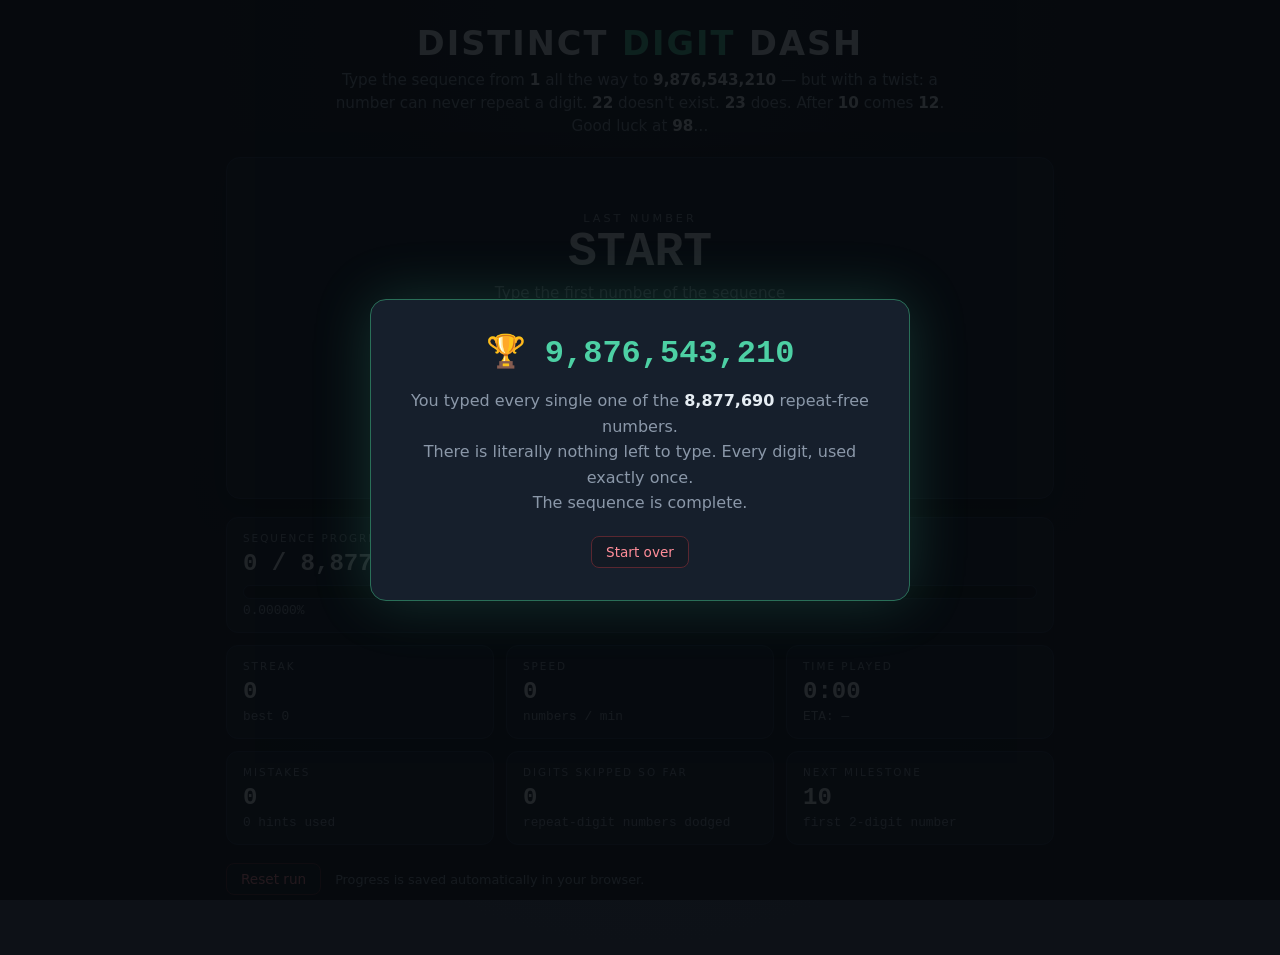
==== index.html @ fa3fbf96 "Rewrite as Distinct Digit Dash typing game Replace the w-Y LNGI viewer with a typing game over the s" ====
<!DOCTYPE html>
<html>
<head>
    <meta charset="UTF-8">
    <meta http-equiv="refresh" content="0; url=main.html">
    <title>Distinct Digit Dash</title>
</head>
<body>
    <a href="main.html">Play Distinct Digit Dash</a>
</body>
</html>
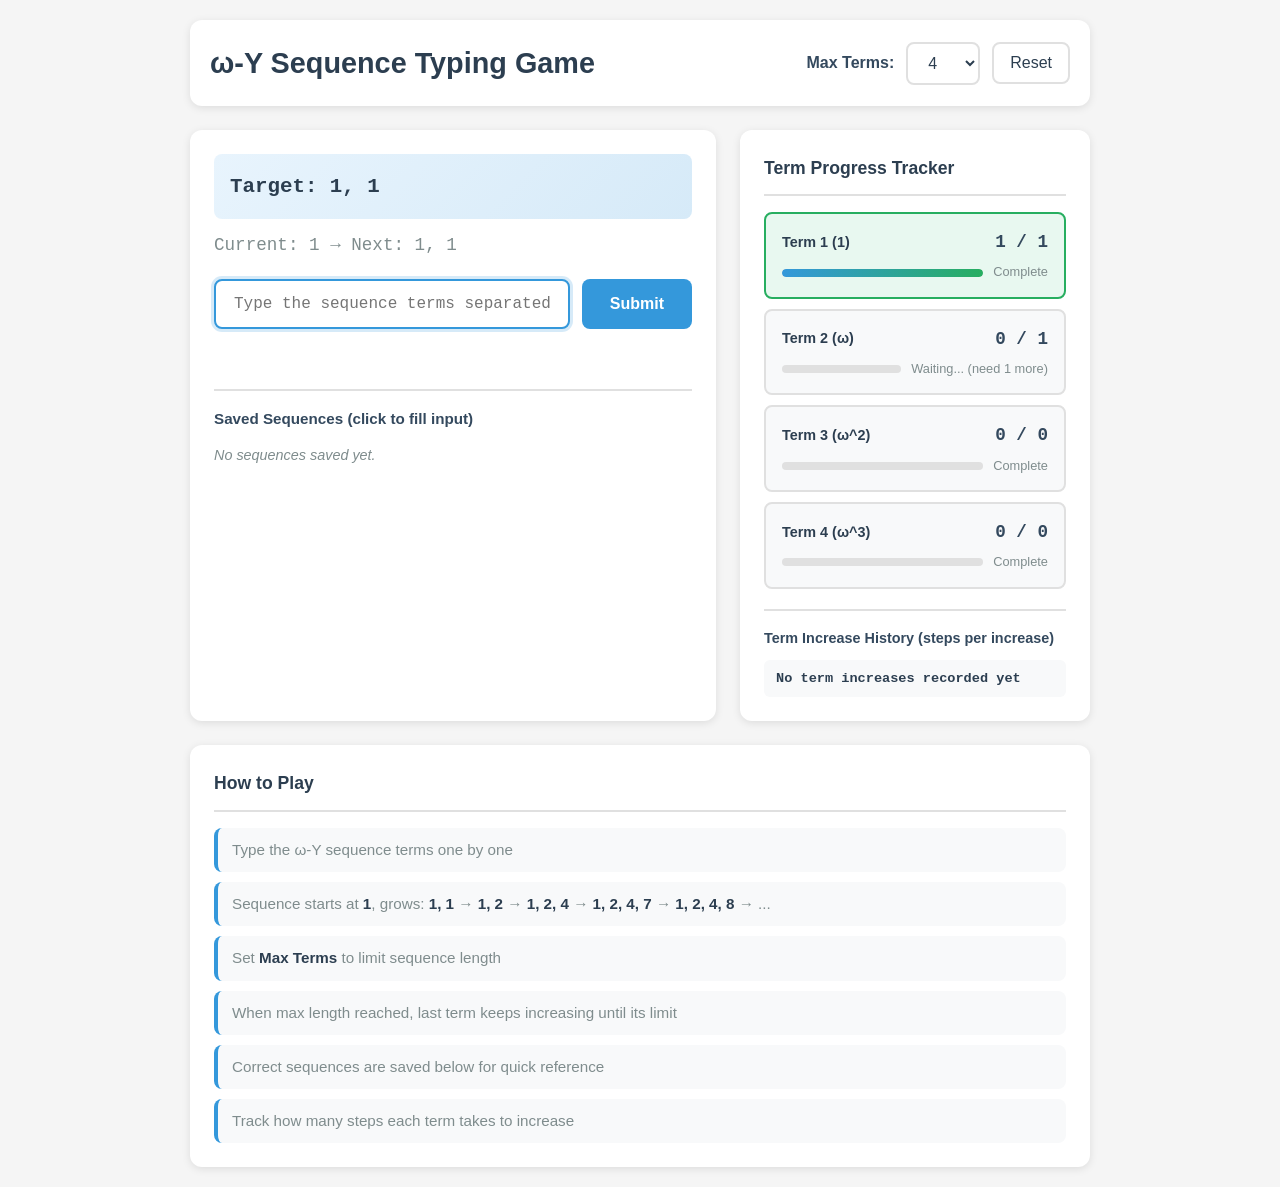
==== commit 7d096909: "Replace legacy site with omega-Y sequence typing game Co-authored-by: arena-agent <297053741+arena-a" ====
--- a/index.html
+++ b/index.html
@@ -1,11 +1,70 @@
 <!DOCTYPE html>
-<html>
+<html lang="en">
 <head>
     <meta charset="UTF-8">
-    <meta http-equiv="refresh" content="0; url=main.html">
-    <title>Distinct Digit Dash</title>
+    <meta name="viewport" content="width=device-width, initial-scale=1.0">
+    <title>ω-Y Sequence Typing Game</title>
+    <link rel="stylesheet" href="game.css">
 </head>
 <body>
-    <a href="main.html">Play Distinct Digit Dash</a>
+    <div class="game-container">
+        <header class="game-header">
+            <h1>ω-Y Sequence Typing Game</h1>
+            <div class="header-controls">
+                <label for="max-length">Max Terms: </label>
+                <select id="max-length">
+                    <option value="1">1</option>
+                    <option value="2">2</option>
+                    <option value="3">3</option>
+                    <option value="4" selected>4</option>
+                    <option value="5">5</option>
+                    <option value="6">6</option>
+                    <option value="7">7</option>
+                    <option value="8">8</option>
+                    <option value="9">9</option>
+                    <option value="10">10</option>
+                </select>
+                <button id="resetBtn" title="Reset all progress">Reset</button>
+            </div>
+        </header>
+
+        <div class="game-main">
+            <div class="sequence-display">
+                <div class="target-sequence" id="targetSequence">Target: 1</div>
+                <div class="current-progress" id="currentProgress">Your sequence: 1</div>
+                <div class="input-area">
+                    <input type="text" id="sequenceInput" placeholder="Type the sequence terms separated by commas (e.g., 1, 1)" autocomplete="off" spellcheck="false">
+                    <button id="submitBtn">Submit</button>
+                </div>
+                <div class="feedback" id="feedback"></div>
+
+                <div class="saved-sequences" id="savedSequences">
+                    <h4>Saved Sequences (click to fill input)</h4>
+                    <div class="saved-list" id="savedList"></div>
+                </div>
+            </div>
+
+            <div class="stats-panel">
+                <h3>Term Progress Tracker</h3>
+                <div class="terms-grid" id="termsGrid"></div>
+                <div class="step-history" id="stepHistory"></div>
+            </div>
+        </div>
+
+        <div class="info-panel">
+            <h3>How to Play</h3>
+            <ul>
+                <li>Type the ω-Y sequence terms one by one</li>
+                <li>Sequence starts at <strong>1</strong>, grows: <strong>1, 1</strong> → <strong>1, 2</strong> → <strong>1, 2, 4</strong> → <strong>1, 2, 4, 7</strong> → <strong>1, 2, 4, 8</strong> → ...</li>
+                <li>Set <strong>Max Terms</strong> to limit sequence length</li>
+                <li>When max length reached, last term keeps increasing until its limit</li>
+                <li>Correct sequences are saved below for quick reference</li>
+                <li>Track how many steps each term takes to increase</li>
+            </ul>
+        </div>
+    </div>
+
+    <script src="conv.js"></script>
+    <script src="game.js"></script>
 </body>
 </html>
--- a/game.css
+++ b/game.css
@@ -0,0 +1,497 @@
+:root {
+    --bg-color: #f5f5f5;
+    --card-bg: #ffffff;
+    --primary: #2c3e50;
+    --secondary: #34495e;
+    --accent: #3498db;
+    --success: #27ae60;
+    --warning: #f39c12;
+    --danger: #e74c3c;
+    --text-primary: #2c3e50;
+    --text-secondary: #7f8c8d;
+    --border-color: #e0e0e0;
+    --shadow: 0 2px 8px rgba(0, 0, 0, 0.1);
+    --shadow-hover: 0 4px 16px rgba(0, 0, 0, 0.15);
+    --radius: 12px;
+    --transition: all 0.3s ease;
+}
+
+* {
+    box-sizing: border-box;
+    margin: 0;
+    padding: 0;
+}
+
+body {
+    font-family: -apple-system, BlinkMacSystemFont, 'Segoe UI', Roboto, Oxygen, Ubuntu, sans-serif;
+    background: var(--bg-color);
+    color: var(--text-primary);
+    line-height: 1.6;
+    min-height: 100vh;
+    padding: 20px;
+}
+
+.game-container {
+    max-width: 900px;
+    margin: 0 auto;
+}
+
+.game-header {
+    display: flex;
+    justify-content: space-between;
+    align-items: center;
+    margin-bottom: 24px;
+    padding: 20px;
+    background: var(--card-bg);
+    border-radius: var(--radius);
+    box-shadow: var(--shadow);
+    flex-wrap: wrap;
+    gap: 16px;
+}
+
+.game-header h1 {
+    font-size: 1.8rem;
+    font-weight: 700;
+    color: var(--primary);
+}
+
+.header-controls {
+    display: flex;
+    align-items: center;
+    gap: 12px;
+}
+
+.header-controls label {
+    font-weight: 600;
+    color: var(--secondary);
+}
+
+.header-controls select {
+    padding: 10px 16px;
+    border: 2px solid var(--border-color);
+    border-radius: 8px;
+    font-size: 1rem;
+    background: var(--card-bg);
+    color: var(--text-primary);
+    cursor: pointer;
+    transition: var(--transition);
+}
+
+.header-controls select:hover {
+    border-color: var(--accent);
+}
+
+.header-controls select:focus {
+    outline: none;
+    border-color: var(--accent);
+    box-shadow: 0 0 0 3px rgba(52, 152, 219, 0.2);
+}
+
+.header-controls button {
+    padding: 10px 16px;
+    border: 2px solid var(--border-color);
+    border-radius: 8px;
+    font-size: 1rem;
+    background: var(--card-bg);
+    color: var(--text-primary);
+    cursor: pointer;
+    transition: var(--transition);
+}
+
+.header-controls button:hover {
+    border-color: var(--accent);
+}
+
+.game-main {
+    display: grid;
+    grid-template-columns: 1fr 350px;
+    gap: 24px;
+    margin-bottom: 24px;
+}
+
+@media (max-width: 800px) {
+    .game-main {
+        grid-template-columns: 1fr;
+    }
+}
+
+.sequence-display {
+    background: var(--card-bg);
+    border-radius: var(--radius);
+    padding: 24px;
+    box-shadow: var(--shadow);
+}
+
+.target-sequence {
+    font-size: 1.3rem;
+    font-weight: 600;
+    color: var(--primary);
+    margin-bottom: 12px;
+    padding: 16px;
+    background: linear-gradient(135deg, #e8f4fd 0%, #d6eaf8 100%);
+    border-radius: 8px;
+    font-family: 'Monaco', 'Menlo', 'Ubuntu Mono', monospace;
+    word-break: break-all;
+}
+
+.current-progress {
+    font-size: 1.1rem;
+    color: var(--text-secondary);
+    margin-bottom: 20px;
+    min-height: 28px;
+    font-family: 'Monaco', 'Menlo', 'Ubuntu Mono', monospace;
+    word-break: break-all;
+}
+
+.input-area {
+    display: flex;
+    gap: 12px;
+    margin-bottom: 16px;
+    flex-wrap: wrap;
+}
+
+#sequenceInput {
+    flex: 1;
+    min-width: 200px;
+    padding: 14px 18px;
+    border: 2px solid var(--border-color);
+    border-radius: 8px;
+    font-size: 1rem;
+    font-family: 'Monaco', 'Menlo', 'Ubuntu Mono', monospace;
+    background: var(--card-bg);
+    color: var(--text-primary);
+    transition: var(--transition);
+}
+
+#sequenceInput:focus {
+    outline: none;
+    border-color: var(--accent);
+    box-shadow: 0 0 0 3px rgba(52, 152, 219, 0.2);
+}
+
+#sequenceInput.correct {
+    border-color: var(--success);
+    background: #e8f8f0;
+}
+
+#sequenceInput.error {
+    border-color: var(--danger);
+    background: #fdf0f0;
+}
+
+#submitBtn {
+    padding: 14px 28px;
+    background: var(--accent);
+    color: white;
+    border: none;
+    border-radius: 8px;
+    font-size: 1rem;
+    font-weight: 600;
+    cursor: pointer;
+    transition: var(--transition);
+}
+
+#submitBtn:hover {
+    background: #2980b9;
+    transform: translateY(-1px);
+    box-shadow: var(--shadow-hover);
+}
+
+#submitBtn:active {
+    transform: translateY(0);
+}
+
+#submitBtn:disabled {
+    background: #bdc3c7;
+    cursor: not-allowed;
+    transform: none;
+}
+
+.feedback {
+    min-height: 24px;
+    font-size: 1rem;
+    font-weight: 500;
+    transition: var(--transition);
+}
+
+.feedback.success {
+    color: var(--success);
+}
+
+.feedback.error {
+    color: var(--danger);
+}
+
+.feedback.info {
+    color: var(--accent);
+}
+
+.feedback.warning {
+    color: var(--warning);
+}
+
+.saved-sequences {
+    margin-top: 20px;
+    padding-top: 16px;
+    border-top: 2px solid var(--border-color);
+}
+
+.saved-sequences h4 {
+    font-size: 0.95rem;
+    font-weight: 600;
+    color: var(--secondary);
+    margin-bottom: 12px;
+}
+
+.saved-list {
+    display: flex;
+    flex-wrap: wrap;
+    gap: 8px;
+}
+
+.saved-btn {
+    padding: 8px 14px;
+    background: #f8f9fa;
+    border: 2px solid var(--border-color);
+    border-radius: 6px;
+    font-size: 0.85rem;
+    font-family: 'Monaco', 'Menlo', 'Ubuntu Mono', monospace;
+    color: var(--text-primary);
+    cursor: pointer;
+    transition: var(--transition);
+}
+
+.saved-btn:hover {
+    border-color: var(--accent);
+    background: #e8f4fd;
+    transform: translateY(-1px);
+}
+
+.saved-btn:active {
+    transform: translateY(0);
+}
+
+.no-saved {
+    color: var(--text-secondary);
+    font-style: italic;
+    font-size: 0.9rem;
+}
+
+.stats-panel {
+    background: var(--card-bg);
+    border-radius: var(--radius);
+    padding: 24px;
+    box-shadow: var(--shadow);
+    height: fit-content;
+}
+
+.stats-panel h3 {
+    font-size: 1.1rem;
+    font-weight: 600;
+    color: var(--primary);
+    margin-bottom: 16px;
+    padding-bottom: 12px;
+    border-bottom: 2px solid var(--border-color);
+}
+
+.terms-grid {
+    display: flex;
+    flex-direction: column;
+    gap: 10px;
+    margin-bottom: 20px;
+}
+
+.term-card {
+    display: flex;
+    flex-direction: column;
+    gap: 6px;
+    padding: 14px 16px;
+    background: #f8f9fa;
+    border-radius: 8px;
+    border: 2px solid var(--border-color);
+    transition: var(--transition);
+}
+
+.term-card.current {
+    border-color: var(--accent);
+    background: #e8f4fd;
+}
+
+.term-card.completed {
+    border-color: var(--success);
+    background: #e8f8f0;
+}
+
+.term-card.at-limit {
+    border-color: var(--warning);
+    background: #fef9e7;
+    box-shadow: 0 0 0 2px var(--warning);
+}
+
+.term-header {
+    display: flex;
+    justify-content: space-between;
+    align-items: center;
+}
+
+.term-index {
+    font-weight: 700;
+    color: var(--primary);
+    font-size: 0.9rem;
+}
+
+.term-value {
+    font-family: 'Monaco', 'Menlo', 'Ubuntu Mono', monospace;
+    font-size: 1.1rem;
+    font-weight: 700;
+    color: var(--secondary);
+}
+
+.term-progress {
+    display: flex;
+    align-items: center;
+    gap: 10px;
+}
+
+.progress-bar {
+    flex: 1;
+    height: 8px;
+    background: var(--border-color);
+    border-radius: 4px;
+    overflow: hidden;
+}
+
+.progress-fill {
+    height: 100%;
+    background: linear-gradient(90deg, var(--accent), var(--success));
+    border-radius: 4px;
+    transition: width 0.5s ease;
+}
+
+.steps-info {
+    font-size: 0.8rem;
+    color: var(--text-secondary);
+    white-space: nowrap;
+}
+
+.step-history {
+    border-top: 2px solid var(--border-color);
+    padding-top: 16px;
+}
+
+.step-history h4 {
+    font-size: 0.9rem;
+    font-weight: 600;
+    color: var(--secondary);
+    margin-bottom: 10px;
+}
+
+.history-list {
+    display: flex;
+    flex-direction: column;
+    gap: 6px;
+    max-height: 200px;
+    overflow-y: auto;
+}
+
+.history-item {
+    display: flex;
+    justify-content: space-between;
+    align-items: center;
+    padding: 8px 12px;
+    background: #f8f9fa;
+    border-radius: 6px;
+    font-size: 0.85rem;
+}
+
+.history-term {
+    font-family: 'Monaco', 'Menlo', 'Ubuntu Mono', monospace;
+    font-weight: 600;
+    color: var(--primary);
+}
+
+.history-steps {
+    color: var(--accent);
+    font-weight: 600;
+}
+
+.history-time {
+    color: var(--text-secondary);
+    font-size: 0.75rem;
+}
+
+.info-panel {
+    background: var(--card-bg);
+    border-radius: var(--radius);
+    padding: 24px;
+    box-shadow: var(--shadow);
+}
+
+.info-panel h3 {
+    font-size: 1.1rem;
+    font-weight: 600;
+    color: var(--primary);
+    margin-bottom: 16px;
+    padding-bottom: 12px;
+    border-bottom: 2px solid var(--border-color);
+}
+
+.info-panel ul {
+    list-style: none;
+    display: flex;
+    flex-direction: column;
+    gap: 10px;
+}
+
+.info-panel li {
+    padding: 10px 14px;
+    background: #f8f9fa;
+    border-radius: 8px;
+    border-left: 4px solid var(--accent);
+    color: var(--text-secondary);
+    font-size: 0.95rem;
+}
+
+.info-panel strong {
+    color: var(--primary);
+}
+
+.info-panel code {
+    background: var(--border-color);
+    padding: 2px 6px;
+    border-radius: 4px;
+    font-family: 'Monaco', 'Menlo', 'Ubuntu Mono', monospace;
+    font-size: 0.9em;
+}
+
+/* Animation for correct sequence */
+@keyframes pulseSuccess {
+    0% { transform: scale(1); }
+    50% { transform: scale(1.02); }
+    100% { transform: scale(1); }
+}
+
+.sequence-display.success-animate {
+    animation: pulseSuccess 0.4s ease;
+}
+
+/* Responsive */
+@media (max-width: 600px) {
+    .game-header {
+        flex-direction: column;
+        text-align: center;
+    }
+
+    .header-controls {
+        width: 100%;
+        justify-content: center;
+    }
+
+    .input-area {
+        flex-direction: column;
+    }
+
+    #submitBtn {
+        width: 100%;
+    }
+}
